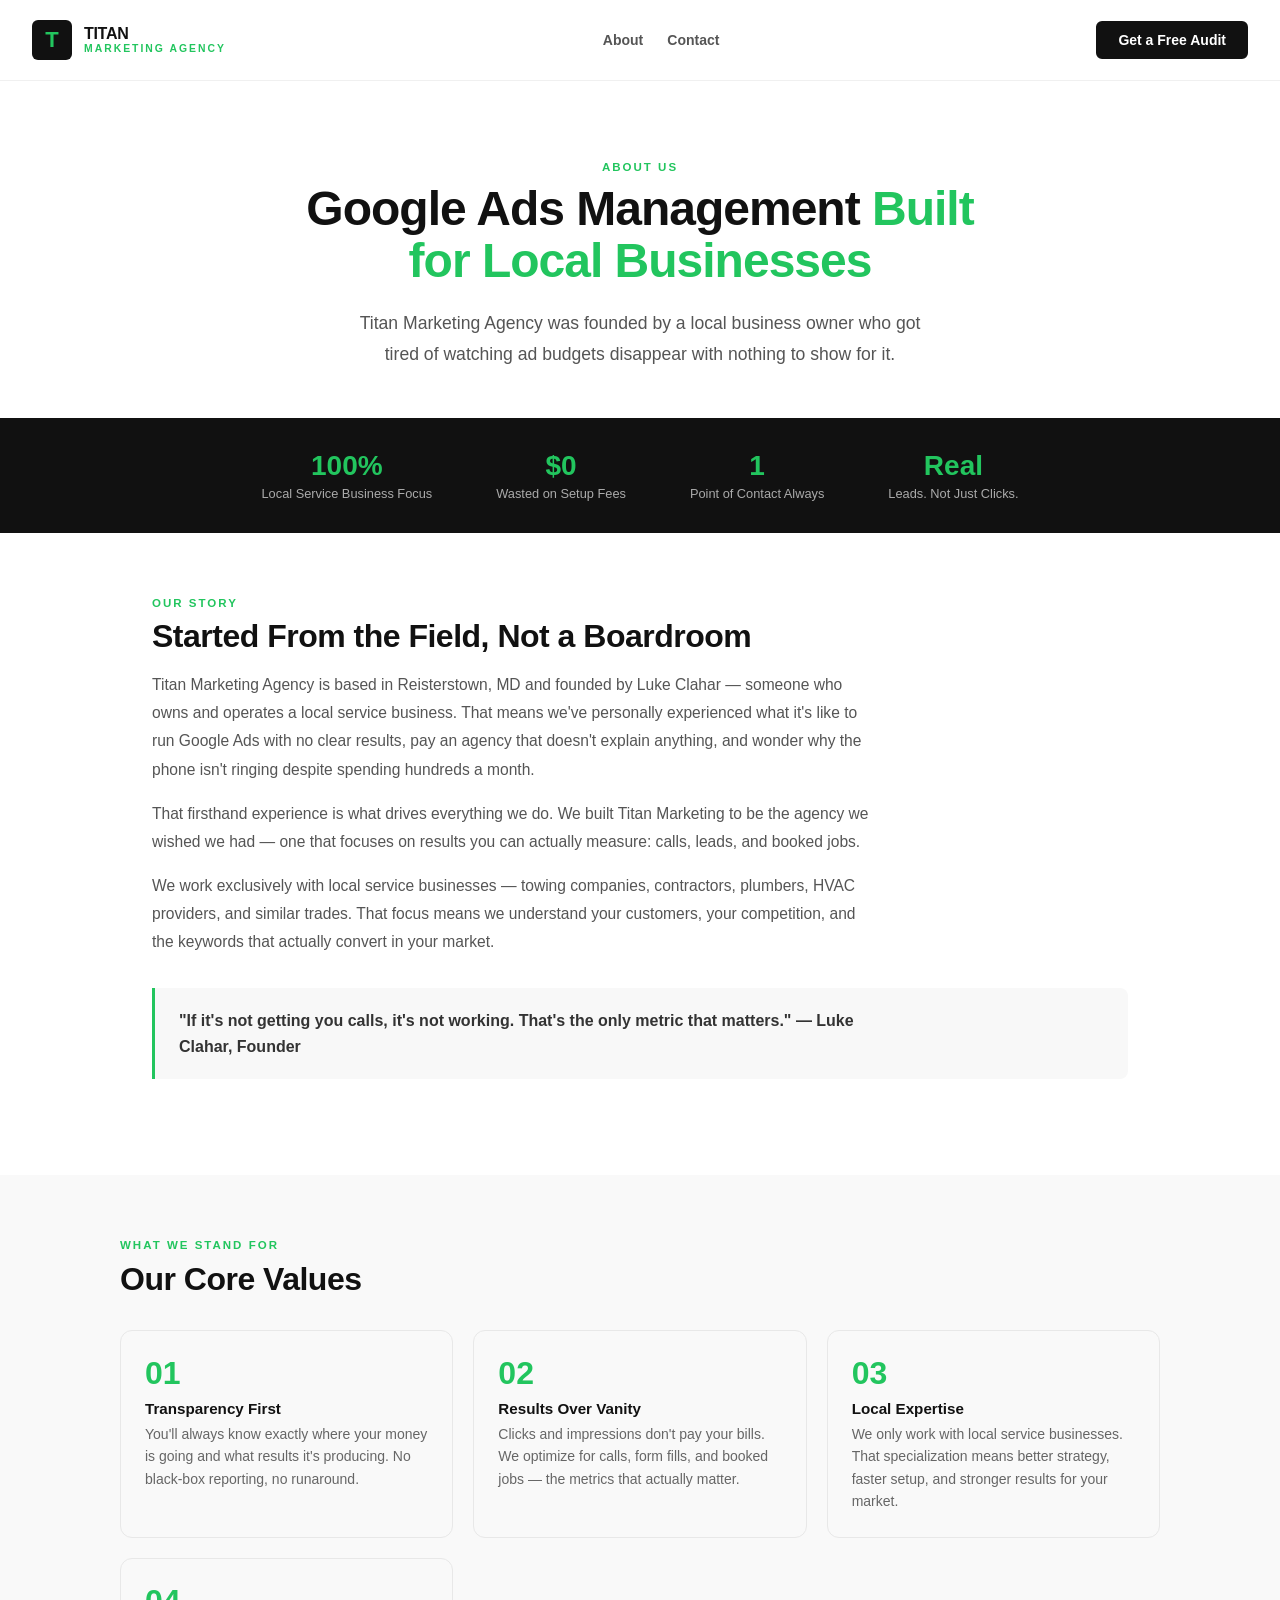
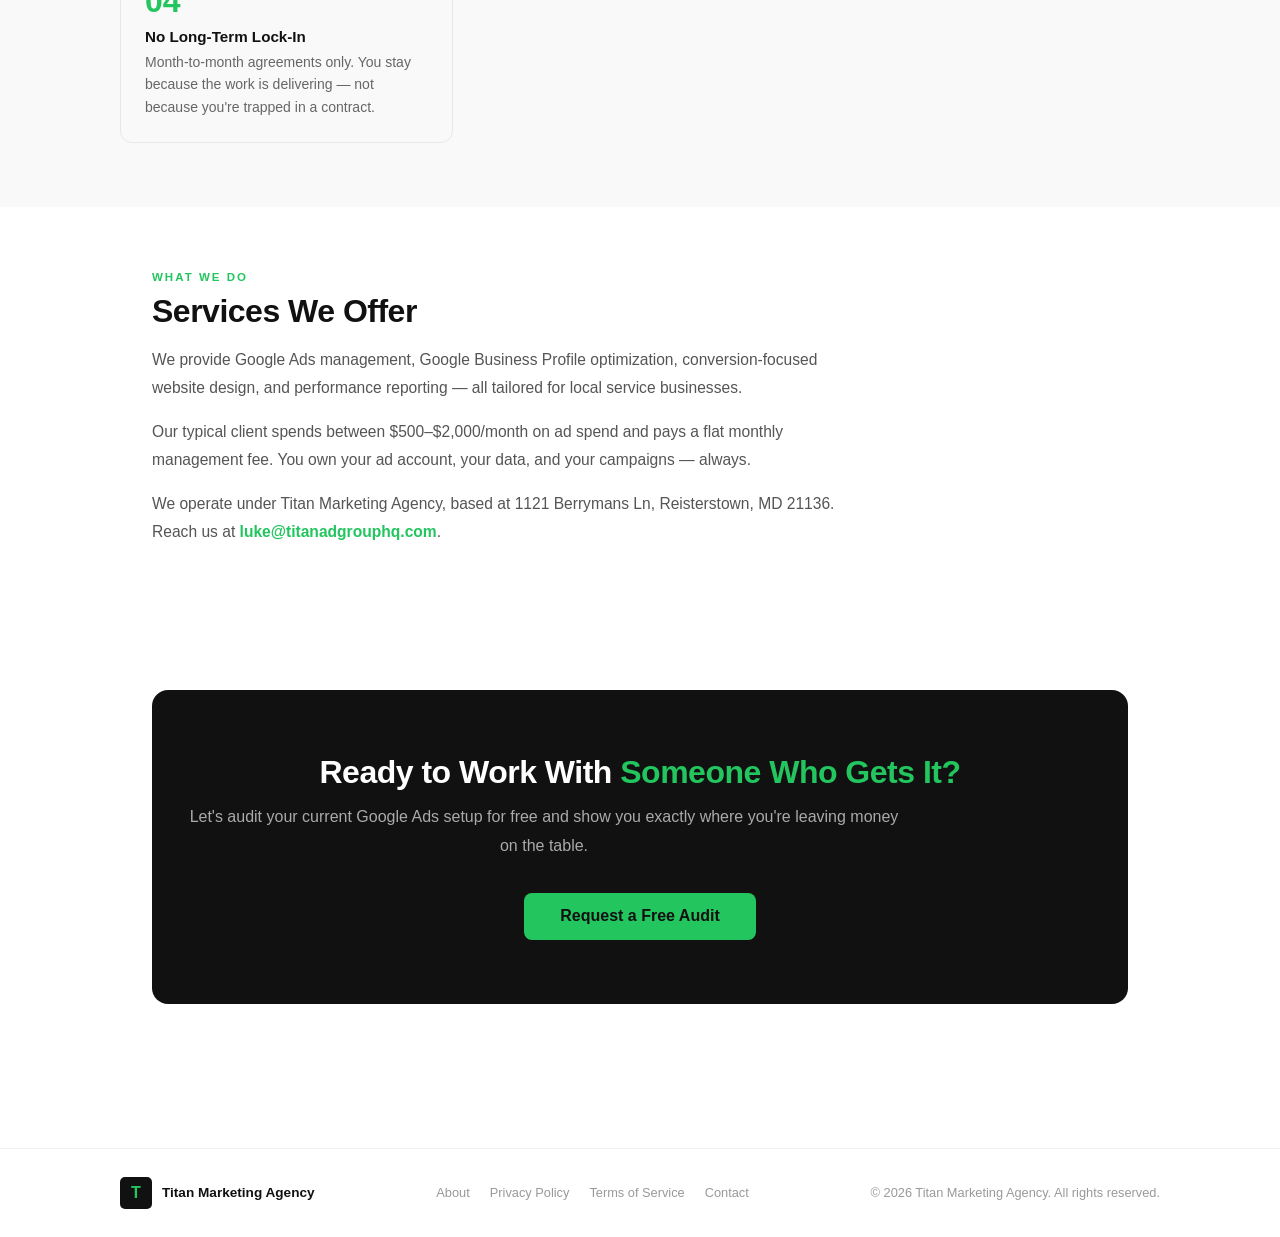
==== about.html @ 2e331746 "Add About, Privacy Policy, and Terms of Service pages for Google Ads API application" ====
<!DOCTYPE html>
<html lang="en">
<head>
<meta charset="UTF-8">
<meta name="viewport" content="width=device-width, initial-scale=1.0">
<meta name="description" content="Learn about Titan Marketing Agency — a Google Ads management agency for local service businesses based in Reisterstown, MD. Founded by Luke Clahar.">
<title>About | Titan Marketing Agency</title>
<link rel="canonical" href="https://titanadgrouphq.com/about.html">
<style>
  * { margin: 0; padding: 0; box-sizing: border-box; }
  body { font-family: 'Arial', sans-serif; color: #111; background: #fff; }
  a { color: inherit; text-decoration: none; }

  nav {
    display: flex; justify-content: space-between; align-items: center;
    padding: 1.25rem 2rem; border-bottom: 1px solid #f0f0f0;
    position: sticky; top: 0; background: #fff; z-index: 100;
  }
  .logo { display: flex; align-items: center; gap: 12px; }
  .logo-icon { width: 40px; height: 40px; background: #111; border-radius: 6px; display: flex; align-items: center; justify-content: center; font-size: 22px; font-weight: 900; color: #22C55E; font-family: 'Arial Black', sans-serif; }
  .logo-text { display: flex; flex-direction: column; line-height: 1.1; }
  .logo-name { font-size: 1rem; font-weight: 900; color: #111; font-family: 'Arial Black', sans-serif; letter-spacing: -0.3px; }
  .logo-sub { font-size: 0.65rem; font-weight: 700; color: #22C55E; letter-spacing: 2px; text-transform: uppercase; }
  .nav-links { display: flex; align-items: center; gap: 1.5rem; }
  .nav-links a { font-size: 0.875rem; font-weight: 600; color: #555; transition: color 0.2s; }
  .nav-links a:hover { color: #111; }
  .nav-cta { background: #111; color: #fff; padding: 0.55rem 1.25rem; border-radius: 6px; font-size: 0.875rem; font-weight: 700; transition: background 0.2s; border: 2px solid #111; }
  .nav-cta:hover { background: #22C55E; border-color: #22C55E; color: #111; }

  .page-hero { max-width: 800px; margin: 0 auto; padding: 5rem 2rem 3rem; text-align: center; }
  .section-label { font-size: 0.72rem; font-weight: 700; letter-spacing: 2px; color: #22C55E; text-transform: uppercase; margin-bottom: 0.6rem; }
  .page-hero h1 { font-size: clamp(2rem, 5vw, 3rem); font-weight: 900; line-height: 1.1; letter-spacing: -1px; color: #111; margin-bottom: 1.25rem; font-family: 'Arial Black', sans-serif; }
  .page-hero h1 span { color: #22C55E; }
  .page-hero p { font-size: 1.1rem; color: #555; line-height: 1.75; max-width: 580px; margin: 0 auto; }

  .section { padding: 4rem 2rem; max-width: 1040px; margin: 0 auto; }
  .section h2 { font-size: clamp(1.5rem, 3vw, 2rem); font-weight: 900; color: #111; letter-spacing: -0.5px; margin-bottom: 1rem; font-family: 'Arial Black', sans-serif; }
  .section p { font-size: 0.975rem; color: #555; line-height: 1.8; margin-bottom: 1rem; max-width: 720px; }

  .stats-bar { background: #111; padding: 2rem; display: flex; justify-content: center; gap: 4rem; flex-wrap: wrap; }
  .stat { text-align: center; }
  .stat-num { font-size: 1.75rem; font-weight: 900; color: #22C55E; font-family: 'Arial Black', sans-serif; }
  .stat-label { font-size: 0.8rem; color: #aaa; margin-top: 0.25rem; }

  .values-grid { display: grid; grid-template-columns: repeat(auto-fit, minmax(260px, 1fr)); gap: 1.25rem; margin-top: 2rem; }
  .value-card { border: 1.5px solid #e8e8e8; border-radius: 12px; padding: 1.5rem; transition: border-color 0.2s; }
  .value-card:hover { border-color: #22C55E; }
  .value-num { font-size: 2rem; font-weight: 900; color: #22C55E; font-family: 'Arial Black', sans-serif; margin-bottom: 0.5rem; }
  .value-card h3 { font-size: 0.95rem; font-weight: 700; color: #111; margin-bottom: 0.4rem; }
  .value-card p { font-size: 0.875rem; color: #666; line-height: 1.6; margin: 0; }

  .highlight-box { background: #f8f8f8; border-left: 3px solid #22C55E; padding: 1.25rem 1.5rem; border-radius: 0 8px 8px 0; margin: 2rem 0; }
  .highlight-box p { font-size: 1rem; color: #333; font-weight: 600; line-height: 1.6; margin: 0; }

  .cta-section { background: #111; border-radius: 16px; padding: 4rem 2rem; text-align: center; max-width: 1040px; margin: 0 auto 5rem; }
  .cta-section h2 { font-size: clamp(1.5rem, 3vw, 2rem); font-weight: 900; color: #fff; margin-bottom: 0.75rem; font-family: 'Arial Black', sans-serif; }
  .cta-section h2 span { color: #22C55E; }
  .cta-section p { color: #aaa; font-size: 1rem; margin-bottom: 2rem; }
  .cta-btn { display: inline-block; background: #22C55E; color: #111; padding: 0.9rem 2.25rem; border-radius: 8px; font-weight: 700; font-size: 1rem; transition: all 0.2s; }
  .cta-btn:hover { background: #16a34a; color: #fff; }

  footer { border-top: 1px solid #f0f0f0; padding: 1.75rem 2rem; }
  .footer-inner { display: flex; justify-content: space-between; align-items: center; flex-wrap: wrap; gap: 1rem; max-width: 1040px; margin: 0 auto; }
  .footer-logo { display: flex; align-items: center; gap: 10px; }
  .footer-icon { width: 32px; height: 32px; background: #111; border-radius: 5px; display: flex; align-items: center; justify-content: center; font-size: 16px; font-weight: 900; color: #22C55E; font-family: 'Arial Black', sans-serif; }
  .footer-name { font-size: 0.85rem; font-weight: 700; color: #111; }
  .footer-links { display: flex; gap: 1.25rem; flex-wrap: wrap; }
  .footer-links a { font-size: 0.8rem; color: #999; transition: color 0.2s; }
  .footer-links a:hover { color: #22C55E; }
  footer p { font-size: 0.8rem; color: #999; }

  @media (max-width: 700px) { nav { padding: 1rem; } .nav-links { display: none; } .footer-inner { justify-content: center; text-align: center; } }
</style>
</head>
<body>

<nav>
  <div class="logo">
    <div class="logo-icon">T</div>
    <div class="logo-text">
      <span class="logo-name">TITAN</span>
      <span class="logo-sub">Marketing Agency</span>
    </div>
  </div>
  <div class="nav-links">
    <a href="about.html">About</a>
    <a href="mailto:luke@titanadgrouphq.com">Contact</a>
  </div>
  <a href="mailto:luke@titanadgrouphq.com" class="nav-cta">Get a Free Audit</a>
</nav>

<div class="page-hero">
  <div class="section-label">About Us</div>
  <h1>Google Ads Management <span>Built for Local Businesses</span></h1>
  <p>Titan Marketing Agency was founded by a local business owner who got tired of watching ad budgets disappear with nothing to show for it.</p>
</div>

<div class="stats-bar">
  <div class="stat"><div class="stat-num">100%</div><div class="stat-label">Local Service Business Focus</div></div>
  <div class="stat"><div class="stat-num">$0</div><div class="stat-label">Wasted on Setup Fees</div></div>
  <div class="stat"><div class="stat-num">1</div><div class="stat-label">Point of Contact Always</div></div>
  <div class="stat"><div class="stat-num">Real</div><div class="stat-label">Leads. Not Just Clicks.</div></div>
</div>

<section class="section">
  <div class="section-label">Our Story</div>
  <h2>Started From the Field, Not a Boardroom</h2>
  <p>Titan Marketing Agency is based in Reisterstown, MD and founded by Luke Clahar — someone who owns and operates a local service business. That means we've personally experienced what it's like to run Google Ads with no clear results, pay an agency that doesn't explain anything, and wonder why the phone isn't ringing despite spending hundreds a month.</p>
  <p>That firsthand experience is what drives everything we do. We built Titan Marketing to be the agency we wished we had — one that focuses on results you can actually measure: calls, leads, and booked jobs.</p>
  <p>We work exclusively with local service businesses — towing companies, contractors, plumbers, HVAC providers, and similar trades. That focus means we understand your customers, your competition, and the keywords that actually convert in your market.</p>

  <div class="highlight-box">
    <p>"If it's not getting you calls, it's not working. That's the only metric that matters." — Luke Clahar, Founder</p>
  </div>
</section>

<section class="section" style="background: #f9f9f9; max-width: 100%; padding: 4rem 2rem;">
  <div style="max-width: 1040px; margin: 0 auto;">
    <div class="section-label">What We Stand For</div>
    <h2>Our Core Values</h2>
    <div class="values-grid">
      <div class="value-card">
        <div class="value-num">01</div>
        <h3>Transparency First</h3>
        <p>You'll always know exactly where your money is going and what results it's producing. No black-box reporting, no runaround.</p>
      </div>
      <div class="value-card">
        <div class="value-num">02</div>
        <h3>Results Over Vanity</h3>
        <p>Clicks and impressions don't pay your bills. We optimize for calls, form fills, and booked jobs — the metrics that actually matter.</p>
      </div>
      <div class="value-card">
        <div class="value-num">03</div>
        <h3>Local Expertise</h3>
        <p>We only work with local service businesses. That specialization means better strategy, faster setup, and stronger results for your market.</p>
      </div>
      <div class="value-card">
        <div class="value-num">04</div>
        <h3>No Long-Term Lock-In</h3>
        <p>Month-to-month agreements only. You stay because the work is delivering — not because you're trapped in a contract.</p>
      </div>
    </div>
  </div>
</section>

<section class="section">
  <div class="section-label">What We Do</div>
  <h2>Services We Offer</h2>
  <p>We provide Google Ads management, Google Business Profile optimization, conversion-focused website design, and performance reporting — all tailored for local service businesses.</p>
  <p>Our typical client spends between $500–$2,000/month on ad spend and pays a flat monthly management fee. You own your ad account, your data, and your campaigns — always.</p>
  <p>We operate under Titan Marketing Agency, based at 1121 Berrymans Ln, Reisterstown, MD 21136. Reach us at <a href="mailto:luke@titanadgrouphq.com" style="color:#22C55E;font-weight:700;">luke@titanadgrouphq.com</a>.</p>
</section>

<section class="section">
  <div class="cta-section">
    <h2>Ready to Work With <span>Someone Who Gets It?</span></h2>
    <p>Let's audit your current Google Ads setup for free and show you exactly where you're leaving money on the table.</p>
    <a href="mailto:luke@titanadgrouphq.com" class="cta-btn">Request a Free Audit</a>
  </div>
</section>

<footer>
  <div class="footer-inner">
    <div class="footer-logo">
      <div class="footer-icon">T</div>
      <span class="footer-name">Titan Marketing Agency</span>
    </div>
    <div class="footer-links">
      <a href="about.html">About</a>
      <a href="privacy-policy.html">Privacy Policy</a>
      <a href="terms-of-service.html">Terms of Service</a>
      <a href="mailto:luke@titanadgrouphq.com">Contact</a>
    </div>
    <p>&copy; 2026 Titan Marketing Agency. All rights reserved.</p>
  </div>
</footer>

</body>
</html>
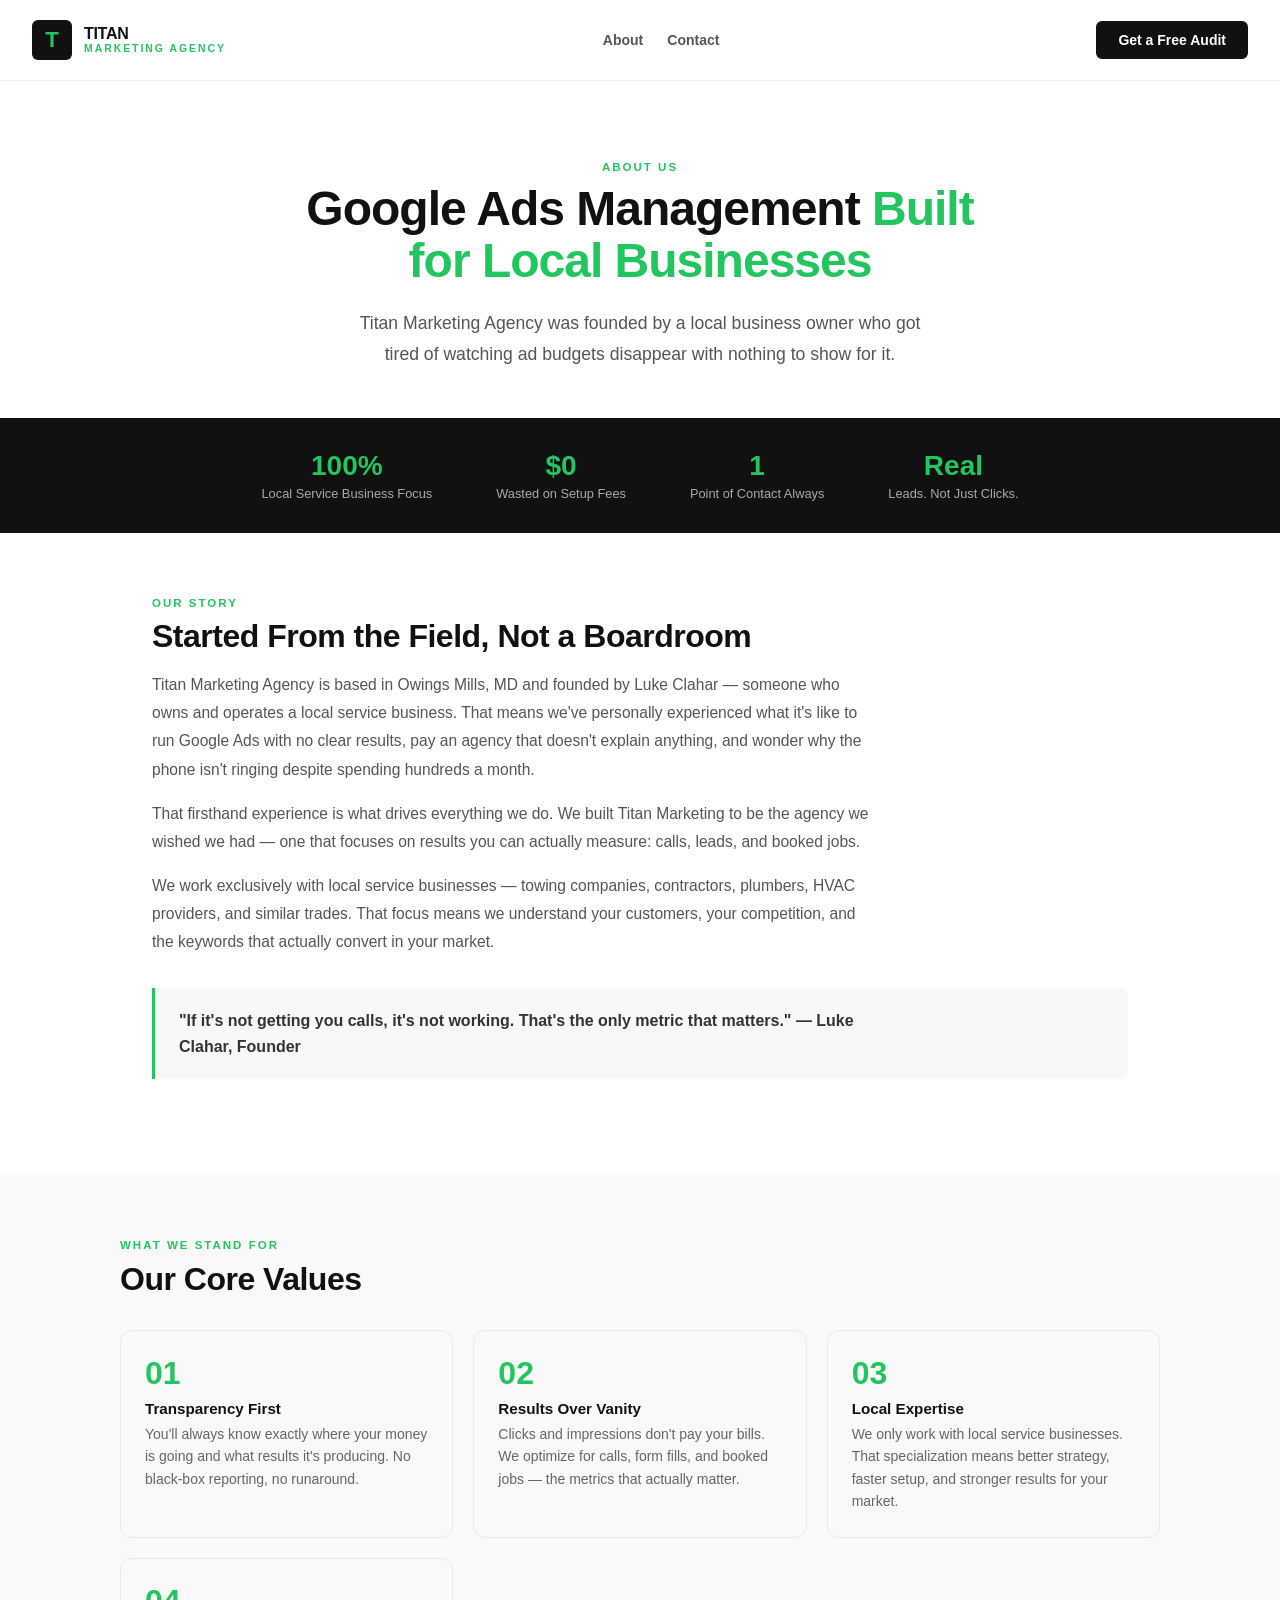
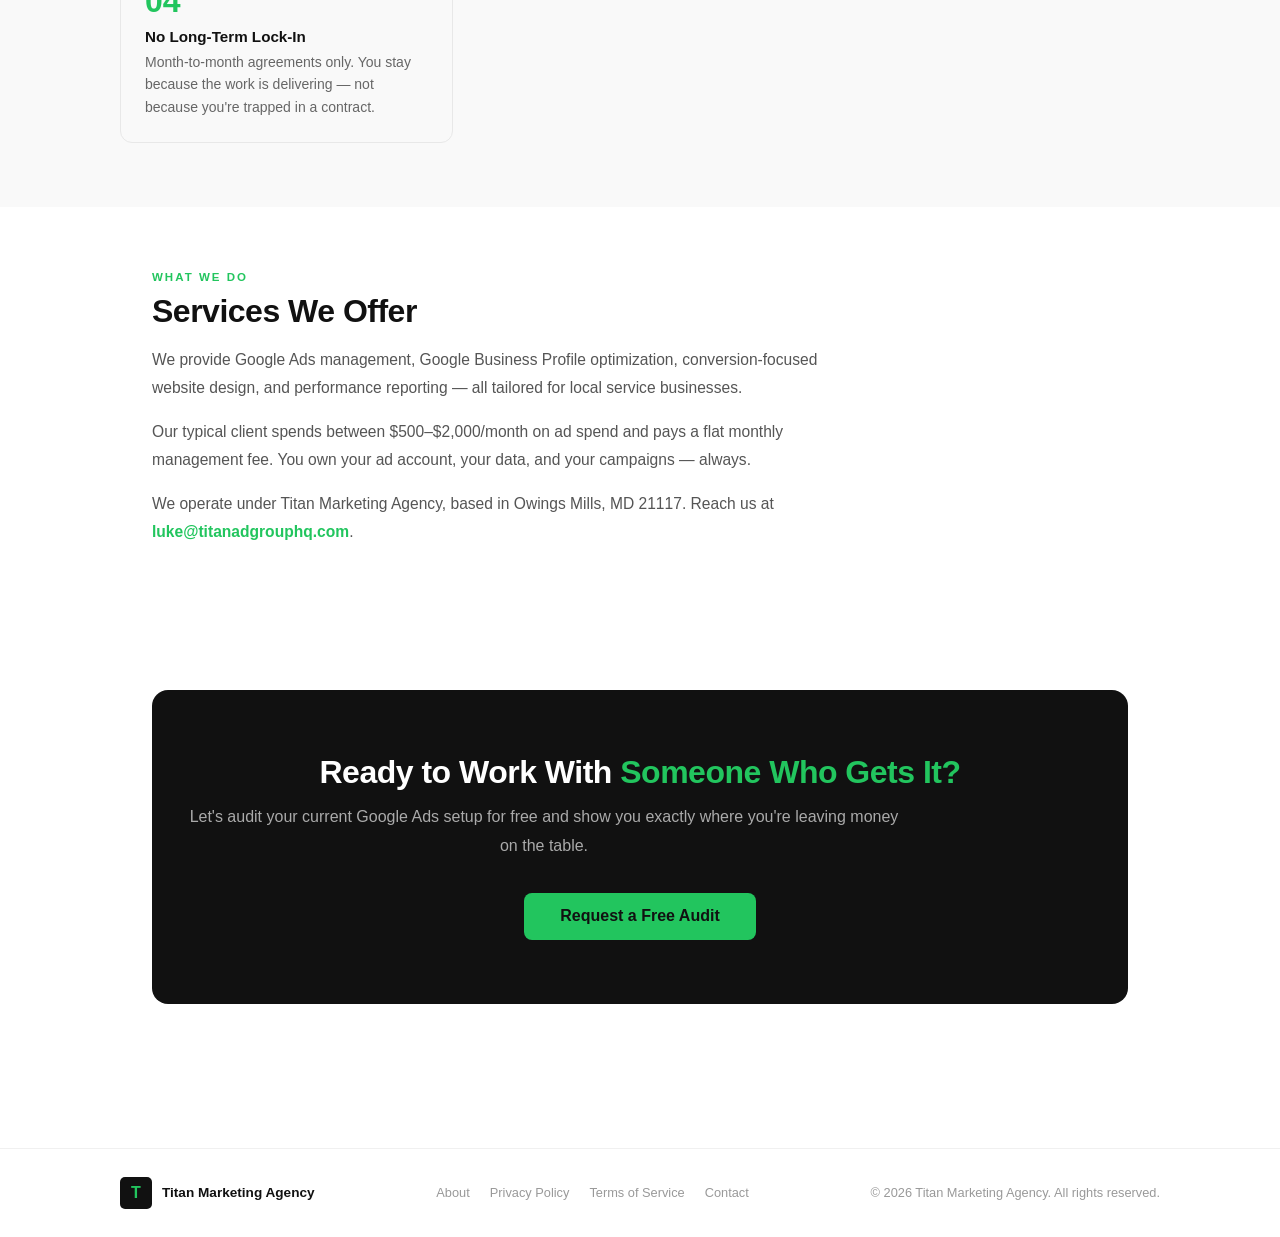
==== commit adec66db: "Update Titan Marketing Agency address to 75 Meriam Ct, Owings Mills MD 21117" ====
--- a/about.html
+++ b/about.html
@@ -3,7 +3,7 @@
 <head>
 <meta charset="UTF-8">
 <meta name="viewport" content="width=device-width, initial-scale=1.0">
-<meta name="description" content="Learn about Titan Marketing Agency — a Google Ads management agency for local service businesses based in Reisterstown, MD. Founded by Luke Clahar.">
+<meta name="description" content="Learn about Titan Marketing Agency — a Google Ads management agency for local service businesses based in Owings Mills, MD. Founded by Luke Clahar.">
 <title>About | Titan Marketing Agency</title>
 <link rel="canonical" href="https://titanadgrouphq.com/about.html">
 <style>
@@ -105,10 +105,9 @@
 <section class="section">
   <div class="section-label">Our Story</div>
   <h2>Started From the Field, Not a Boardroom</h2>
-  <p>Titan Marketing Agency is based in Reisterstown, MD and founded by Luke Clahar — someone who owns and operates a local service business. That means we've personally experienced what it's like to run Google Ads with no clear results, pay an agency that doesn't explain anything, and wonder why the phone isn't ringing despite spending hundreds a month.</p>
+  <p>Titan Marketing Agency is based in Owings Mills, MD and founded by Luke Clahar — someone who owns and operates a local service business. That means we've personally experienced what it's like to run Google Ads with no clear results, pay an agency that doesn't explain anything, and wonder why the phone isn't ringing despite spending hundreds a month.</p>
   <p>That firsthand experience is what drives everything we do. We built Titan Marketing to be the agency we wished we had — one that focuses on results you can actually measure: calls, leads, and booked jobs.</p>
   <p>We work exclusively with local service businesses — towing companies, contractors, plumbers, HVAC providers, and similar trades. That focus means we understand your customers, your competition, and the keywords that actually convert in your market.</p>
-
   <div class="highlight-box">
     <p>"If it's not getting you calls, it's not working. That's the only metric that matters." — Luke Clahar, Founder</p>
   </div>
@@ -148,7 +147,7 @@
   <h2>Services We Offer</h2>
   <p>We provide Google Ads management, Google Business Profile optimization, conversion-focused website design, and performance reporting — all tailored for local service businesses.</p>
   <p>Our typical client spends between $500–$2,000/month on ad spend and pays a flat monthly management fee. You own your ad account, your data, and your campaigns — always.</p>
-  <p>We operate under Titan Marketing Agency, based at 1121 Berrymans Ln, Reisterstown, MD 21136. Reach us at <a href="mailto:luke@titanadgrouphq.com" style="color:#22C55E;font-weight:700;">luke@titanadgrouphq.com</a>.</p>
+  <p>We operate under Titan Marketing Agency, based in Owings Mills, MD 21117. Reach us at <a href="mailto:luke@titanadgrouphq.com" style="color:#22C55E;font-weight:700;">luke@titanadgrouphq.com</a>.</p>
 </section>
 
 <section class="section">
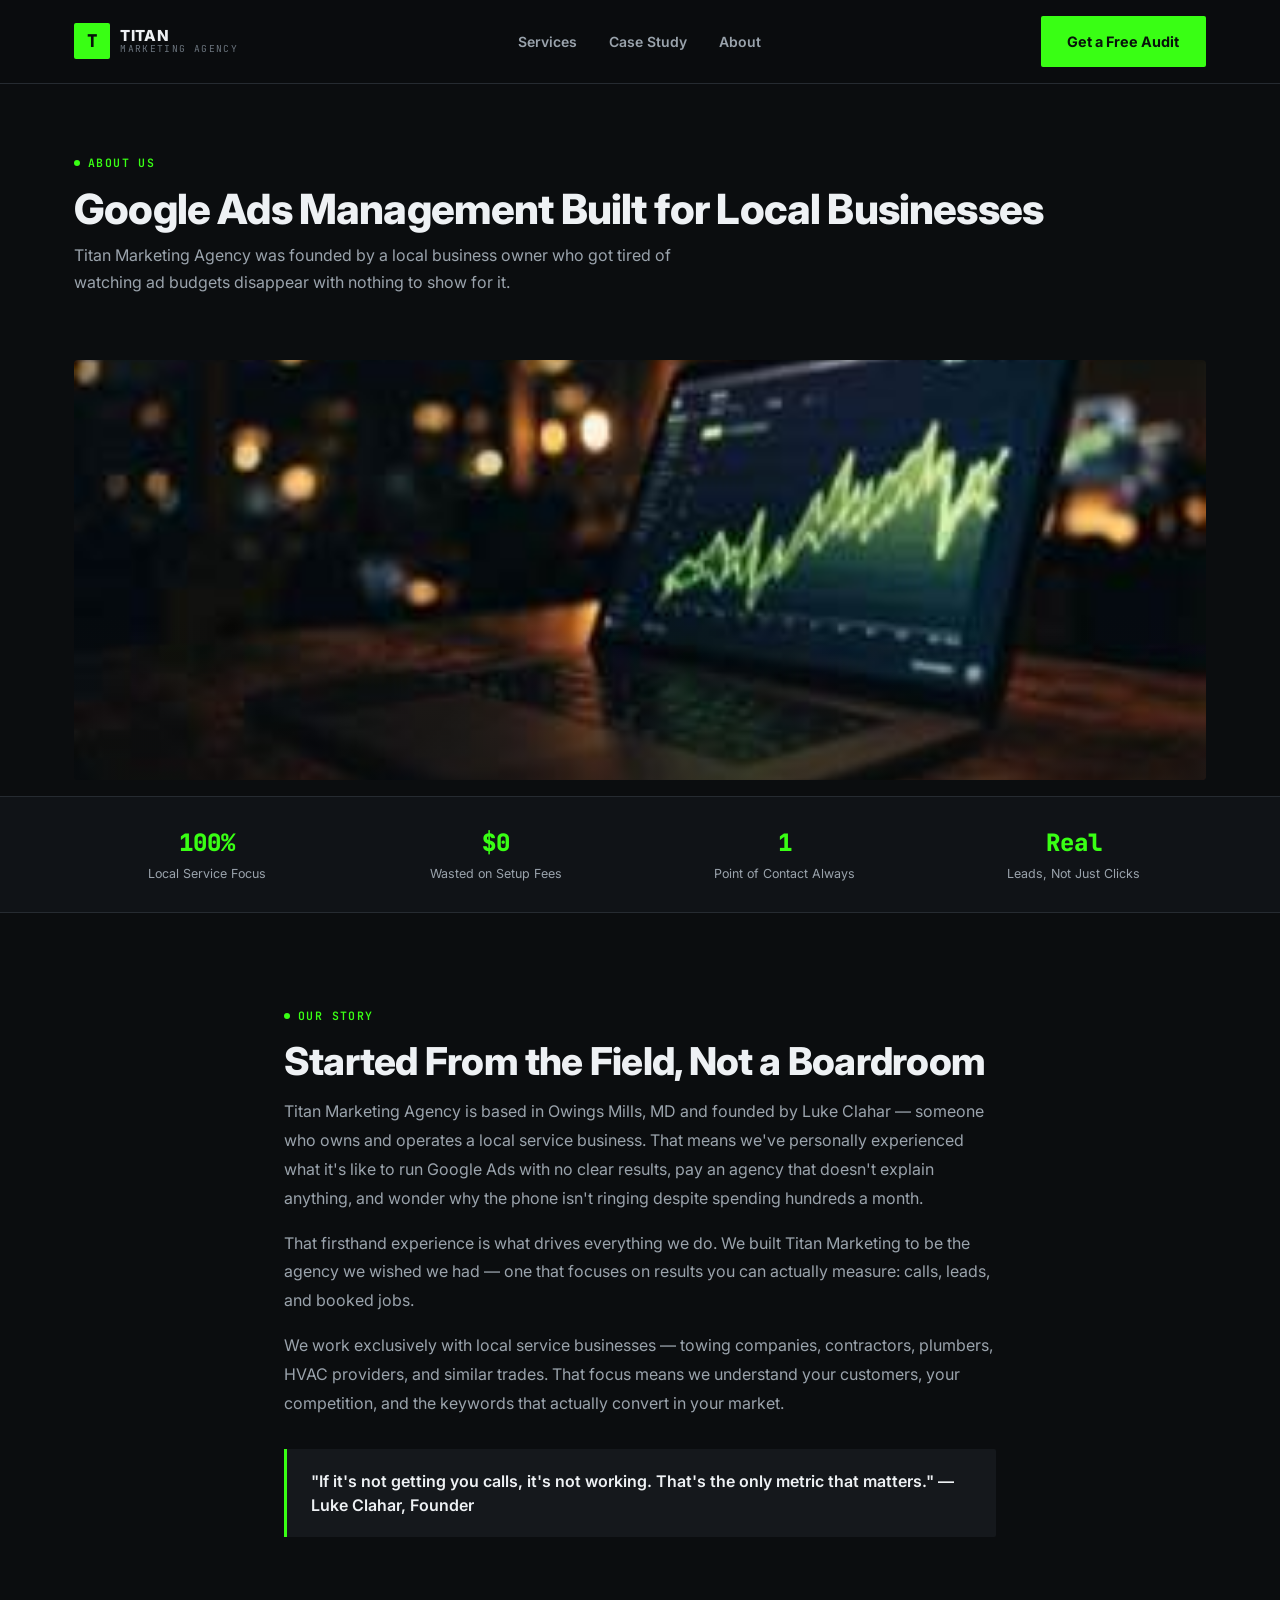
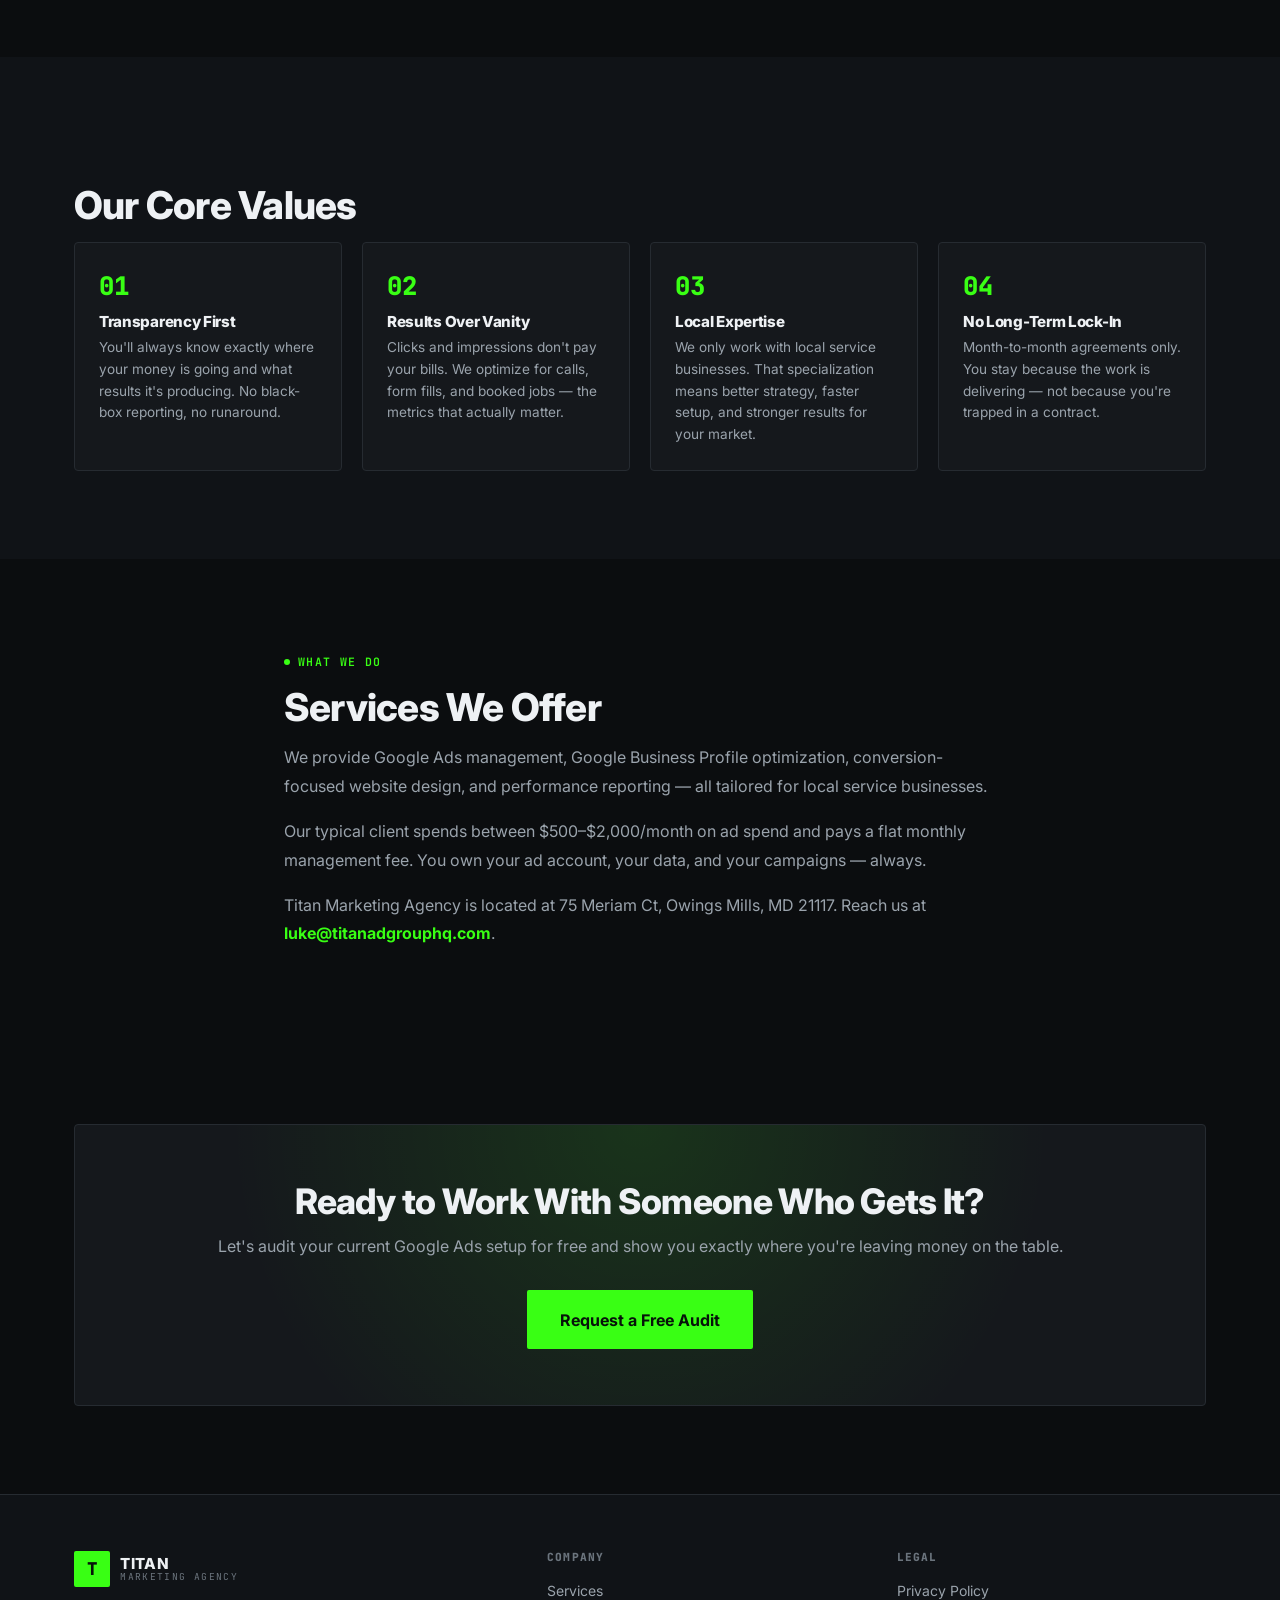
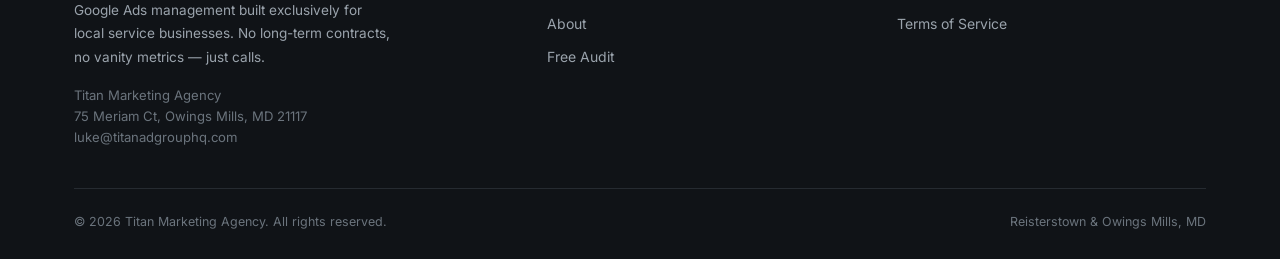
==== commit cfc743c4: "Redesign About page with new design system, image banner, and scroll animations" ====
--- a/about.html
+++ b/about.html
@@ -3,137 +3,96 @@
 <head>
 <meta charset="UTF-8">
 <meta name="viewport" content="width=device-width, initial-scale=1.0">
+<title>About | Titan Marketing Agency</title>
 <meta name="description" content="Learn about Titan Marketing Agency — a Google Ads management agency for local service businesses based in Owings Mills, MD. Founded by Luke Clahar.">
-<title>About | Titan Marketing Agency</title>
 <link rel="canonical" href="https://titanadgrouphq.com/about.html">
-<style>
-  * { margin: 0; padding: 0; box-sizing: border-box; }
-  body { font-family: 'Arial', sans-serif; color: #111; background: #fff; }
-  a { color: inherit; text-decoration: none; }
-
-  nav {
-    display: flex; justify-content: space-between; align-items: center;
-    padding: 1.25rem 2rem; border-bottom: 1px solid #f0f0f0;
-    position: sticky; top: 0; background: #fff; z-index: 100;
-  }
-  .logo { display: flex; align-items: center; gap: 12px; }
-  .logo-icon { width: 40px; height: 40px; background: #111; border-radius: 6px; display: flex; align-items: center; justify-content: center; font-size: 22px; font-weight: 900; color: #22C55E; font-family: 'Arial Black', sans-serif; }
-  .logo-text { display: flex; flex-direction: column; line-height: 1.1; }
-  .logo-name { font-size: 1rem; font-weight: 900; color: #111; font-family: 'Arial Black', sans-serif; letter-spacing: -0.3px; }
-  .logo-sub { font-size: 0.65rem; font-weight: 700; color: #22C55E; letter-spacing: 2px; text-transform: uppercase; }
-  .nav-links { display: flex; align-items: center; gap: 1.5rem; }
-  .nav-links a { font-size: 0.875rem; font-weight: 600; color: #555; transition: color 0.2s; }
-  .nav-links a:hover { color: #111; }
-  .nav-cta { background: #111; color: #fff; padding: 0.55rem 1.25rem; border-radius: 6px; font-size: 0.875rem; font-weight: 700; transition: background 0.2s; border: 2px solid #111; }
-  .nav-cta:hover { background: #22C55E; border-color: #22C55E; color: #111; }
-
-  .page-hero { max-width: 800px; margin: 0 auto; padding: 5rem 2rem 3rem; text-align: center; }
-  .section-label { font-size: 0.72rem; font-weight: 700; letter-spacing: 2px; color: #22C55E; text-transform: uppercase; margin-bottom: 0.6rem; }
-  .page-hero h1 { font-size: clamp(2rem, 5vw, 3rem); font-weight: 900; line-height: 1.1; letter-spacing: -1px; color: #111; margin-bottom: 1.25rem; font-family: 'Arial Black', sans-serif; }
-  .page-hero h1 span { color: #22C55E; }
-  .page-hero p { font-size: 1.1rem; color: #555; line-height: 1.75; max-width: 580px; margin: 0 auto; }
-
-  .section { padding: 4rem 2rem; max-width: 1040px; margin: 0 auto; }
-  .section h2 { font-size: clamp(1.5rem, 3vw, 2rem); font-weight: 900; color: #111; letter-spacing: -0.5px; margin-bottom: 1rem; font-family: 'Arial Black', sans-serif; }
-  .section p { font-size: 0.975rem; color: #555; line-height: 1.8; margin-bottom: 1rem; max-width: 720px; }
-
-  .stats-bar { background: #111; padding: 2rem; display: flex; justify-content: center; gap: 4rem; flex-wrap: wrap; }
-  .stat { text-align: center; }
-  .stat-num { font-size: 1.75rem; font-weight: 900; color: #22C55E; font-family: 'Arial Black', sans-serif; }
-  .stat-label { font-size: 0.8rem; color: #aaa; margin-top: 0.25rem; }
-
-  .values-grid { display: grid; grid-template-columns: repeat(auto-fit, minmax(260px, 1fr)); gap: 1.25rem; margin-top: 2rem; }
-  .value-card { border: 1.5px solid #e8e8e8; border-radius: 12px; padding: 1.5rem; transition: border-color 0.2s; }
-  .value-card:hover { border-color: #22C55E; }
-  .value-num { font-size: 2rem; font-weight: 900; color: #22C55E; font-family: 'Arial Black', sans-serif; margin-bottom: 0.5rem; }
-  .value-card h3 { font-size: 0.95rem; font-weight: 700; color: #111; margin-bottom: 0.4rem; }
-  .value-card p { font-size: 0.875rem; color: #666; line-height: 1.6; margin: 0; }
-
-  .highlight-box { background: #f8f8f8; border-left: 3px solid #22C55E; padding: 1.25rem 1.5rem; border-radius: 0 8px 8px 0; margin: 2rem 0; }
-  .highlight-box p { font-size: 1rem; color: #333; font-weight: 600; line-height: 1.6; margin: 0; }
-
-  .cta-section { background: #111; border-radius: 16px; padding: 4rem 2rem; text-align: center; max-width: 1040px; margin: 0 auto 5rem; }
-  .cta-section h2 { font-size: clamp(1.5rem, 3vw, 2rem); font-weight: 900; color: #fff; margin-bottom: 0.75rem; font-family: 'Arial Black', sans-serif; }
-  .cta-section h2 span { color: #22C55E; }
-  .cta-section p { color: #aaa; font-size: 1rem; margin-bottom: 2rem; }
-  .cta-btn { display: inline-block; background: #22C55E; color: #111; padding: 0.9rem 2.25rem; border-radius: 8px; font-weight: 700; font-size: 1rem; transition: all 0.2s; }
-  .cta-btn:hover { background: #16a34a; color: #fff; }
-
-  footer { border-top: 1px solid #f0f0f0; padding: 1.75rem 2rem; }
-  .footer-inner { display: flex; justify-content: space-between; align-items: center; flex-wrap: wrap; gap: 1rem; max-width: 1040px; margin: 0 auto; }
-  .footer-logo { display: flex; align-items: center; gap: 10px; }
-  .footer-icon { width: 32px; height: 32px; background: #111; border-radius: 5px; display: flex; align-items: center; justify-content: center; font-size: 16px; font-weight: 900; color: #22C55E; font-family: 'Arial Black', sans-serif; }
-  .footer-name { font-size: 0.85rem; font-weight: 700; color: #111; }
-  .footer-links { display: flex; gap: 1.25rem; flex-wrap: wrap; }
-  .footer-links a { font-size: 0.8rem; color: #999; transition: color 0.2s; }
-  .footer-links a:hover { color: #22C55E; }
-  footer p { font-size: 0.8rem; color: #999; }
-
-  @media (max-width: 700px) { nav { padding: 1rem; } .nav-links { display: none; } .footer-inner { justify-content: center; text-align: center; } }
-</style>
+<meta property="og:type" content="website">
+<meta property="og:title" content="About | Titan Marketing Agency">
+<meta property="og:description" content="Founded by a local service business owner, for local service business owners.">
+<meta property="og:url" content="https://titanadgrouphq.com/about.html">
+<link rel="icon" href="data:image/svg+xml,%3Csvg xmlns='http://www.w3.org/2000/svg' viewBox='0 0 40 40'%3E%3Crect width='40' height='40' rx='4' fill='%230b0d0f'/%3E%3Ctext x='50%25' y='58%25' font-family='monospace' font-size='20' font-weight='800' fill='%2339ff14' text-anchor='middle'%3ET%3C/text%3E%3C/svg%3E">
+<link rel="preconnect" href="https://fonts.googleapis.com">
+<link rel="preconnect" href="https://fonts.gstatic.com" crossorigin>
+<link href="https://fonts.googleapis.com/css2?family=Inter:wght@400;600;700;800&family=JetBrains+Mono:wght@500;700;800&display=swap" rel="stylesheet">
+<link rel="stylesheet" href="css/style.css">
 </head>
 <body>
 
-<nav>
-  <div class="logo">
-    <div class="logo-icon">T</div>
-    <div class="logo-text">
-      <span class="logo-name">TITAN</span>
-      <span class="logo-sub">Marketing Agency</span>
-    </div>
+<header class="site-header">
+  <div class="nav-inner">
+    <a href="index.html" class="logo">
+      <div class="logo-mark">T</div>
+      <div class="logo-text">
+        <span class="logo-name">TITAN</span>
+        <span class="logo-sub">Marketing Agency</span>
+      </div>
+    </a>
+    <nav class="nav-links">
+      <a href="index.html#services">Services</a>
+      <a href="index.html#proof">Case Study</a>
+      <a href="about.html">About</a>
+    </nav>
+    <a href="audit.html" class="btn btn-accent">Get a Free Audit</a>
   </div>
-  <div class="nav-links">
-    <a href="about.html">About</a>
-    <a href="mailto:luke@titanadgrouphq.com">Contact</a>
+</header>
+
+<section class="page-hero">
+  <div class="container">
+    <div class="eyebrow reveal">About Us</div>
+    <h1 class="reveal">Google Ads Management Built for Local Businesses</h1>
+    <p class="section-sub reveal">Titan Marketing Agency was founded by a local business owner who got tired of watching ad budgets disappear with nothing to show for it.</p>
   </div>
-  <a href="mailto:luke@titanadgrouphq.com" class="nav-cta">Get a Free Audit</a>
-</nav>
+</section>
 
-<div class="page-hero">
-  <div class="section-label">About Us</div>
-  <h1>Google Ads Management <span>Built for Local Businesses</span></h1>
-  <p>Titan Marketing Agency was founded by a local business owner who got tired of watching ad budgets disappear with nothing to show for it.</p>
+<div class="container">
+  <div class="image-banner reveal">
+    <img src="[data-uri]" alt="Google Ads performance dashboard on a laptop at night" loading="lazy">
+  </div>
 </div>
 
-<div class="stats-bar">
-  <div class="stat"><div class="stat-num">100%</div><div class="stat-label">Local Service Business Focus</div></div>
-  <div class="stat"><div class="stat-num">$0</div><div class="stat-label">Wasted on Setup Fees</div></div>
-  <div class="stat"><div class="stat-num">1</div><div class="stat-label">Point of Contact Always</div></div>
-  <div class="stat"><div class="stat-num">Real</div><div class="stat-label">Leads. Not Just Clicks.</div></div>
+<div class="trust-bar">
+  <div class="container trust-grid">
+    <div class="trust-item reveal"><div class="num">100%</div><div class="label">Local Service Focus</div></div>
+    <div class="trust-item reveal"><div class="num">$0</div><div class="label">Wasted on Setup Fees</div></div>
+    <div class="trust-item reveal"><div class="num">1</div><div class="label">Point of Contact Always</div></div>
+    <div class="trust-item reveal"><div class="num">Real</div><div class="label">Leads, Not Just Clicks</div></div>
+  </div>
 </div>
 
 <section class="section">
-  <div class="section-label">Our Story</div>
-  <h2>Started From the Field, Not a Boardroom</h2>
-  <p>Titan Marketing Agency is based in Owings Mills, MD and founded by Luke Clahar — someone who owns and operates a local service business. That means we've personally experienced what it's like to run Google Ads with no clear results, pay an agency that doesn't explain anything, and wonder why the phone isn't ringing despite spending hundreds a month.</p>
-  <p>That firsthand experience is what drives everything we do. We built Titan Marketing to be the agency we wished we had — one that focuses on results you can actually measure: calls, leads, and booked jobs.</p>
-  <p>We work exclusively with local service businesses — towing companies, contractors, plumbers, HVAC providers, and similar trades. That focus means we understand your customers, your competition, and the keywords that actually convert in your market.</p>
-  <div class="highlight-box">
-    <p>"If it's not getting you calls, it's not working. That's the only metric that matters." — Luke Clahar, Founder</p>
+  <div class="container" style="max-width: 760px;">
+    <div class="eyebrow reveal">Our Story</div>
+    <h2 class="section-title reveal">Started From the Field, Not a Boardroom</h2>
+    <p style="color: var(--text-dim); line-height: 1.8; margin-bottom: 1rem;">Titan Marketing Agency is based in Owings Mills, MD and founded by Luke Clahar — someone who owns and operates a local service business. That means we've personally experienced what it's like to run Google Ads with no clear results, pay an agency that doesn't explain anything, and wonder why the phone isn't ringing despite spending hundreds a month.</p>
+    <p style="color: var(--text-dim); line-height: 1.8; margin-bottom: 1rem;">That firsthand experience is what drives everything we do. We built Titan Marketing to be the agency we wished we had — one that focuses on results you can actually measure: calls, leads, and booked jobs.</p>
+    <p style="color: var(--text-dim); line-height: 1.8; margin-bottom: 1rem;">We work exclusively with local service businesses — towing companies, contractors, plumbers, HVAC providers, and similar trades. That focus means we understand your customers, your competition, and the keywords that actually convert in your market.</p>
+    <div class="highlight-box">
+      <p>"If it's not getting you calls, it's not working. That's the only metric that matters." — Luke Clahar, Founder</p>
+    </div>
   </div>
 </section>
 
-<section class="section" style="background: #f9f9f9; max-width: 100%; padding: 4rem 2rem;">
-  <div style="max-width: 1040px; margin: 0 auto;">
-    <div class="section-label">What We Stand For</div>
-    <h2>Our Core Values</h2>
-    <div class="values-grid">
-      <div class="value-card">
+<section class="section section-alt">
+  <div class="container">
+    <div class="eyebrow reveal">What We Stand For</div>
+    <h2 class="section-title reveal">Our Core Values</h2>
+    <div class="value-grid">
+      <div class="value-card reveal">
         <div class="value-num">01</div>
         <h3>Transparency First</h3>
         <p>You'll always know exactly where your money is going and what results it's producing. No black-box reporting, no runaround.</p>
       </div>
-      <div class="value-card">
+      <div class="value-card reveal">
         <div class="value-num">02</div>
         <h3>Results Over Vanity</h3>
         <p>Clicks and impressions don't pay your bills. We optimize for calls, form fills, and booked jobs — the metrics that actually matter.</p>
       </div>
-      <div class="value-card">
+      <div class="value-card reveal">
         <div class="value-num">03</div>
         <h3>Local Expertise</h3>
         <p>We only work with local service businesses. That specialization means better strategy, faster setup, and stronger results for your market.</p>
       </div>
-      <div class="value-card">
+      <div class="value-card reveal">
         <div class="value-num">04</div>
         <h3>No Long-Term Lock-In</h3>
         <p>Month-to-month agreements only. You stay because the work is delivering — not because you're trapped in a contract.</p>
@@ -143,36 +102,66 @@
 </section>
 
 <section class="section">
-  <div class="section-label">What We Do</div>
-  <h2>Services We Offer</h2>
-  <p>We provide Google Ads management, Google Business Profile optimization, conversion-focused website design, and performance reporting — all tailored for local service businesses.</p>
-  <p>Our typical client spends between $500–$2,000/month on ad spend and pays a flat monthly management fee. You own your ad account, your data, and your campaigns — always.</p>
-  <p>We operate under Titan Marketing Agency, based in Owings Mills, MD 21117. Reach us at <a href="mailto:luke@titanadgrouphq.com" style="color:#22C55E;font-weight:700;">luke@titanadgrouphq.com</a>.</p>
+  <div class="container" style="max-width: 760px;">
+    <div class="eyebrow">What We Do</div>
+    <h2 class="section-title">Services We Offer</h2>
+    <p style="color: var(--text-dim); line-height: 1.8; margin-bottom: 1rem;">We provide Google Ads management, Google Business Profile optimization, conversion-focused website design, and performance reporting — all tailored for local service businesses.</p>
+    <p style="color: var(--text-dim); line-height: 1.8; margin-bottom: 1rem;">Our typical client spends between $500–$2,000/month on ad spend and pays a flat monthly management fee. You own your ad account, your data, and your campaigns — always.</p>
+    <p style="color: var(--text-dim); line-height: 1.8;">Titan Marketing Agency is located at 75 Meriam Ct, Owings Mills, MD 21117. Reach us at <a href="mailto:luke@titanadgrouphq.com" style="color: var(--accent); font-weight: 700;">luke@titanadgrouphq.com</a>.</p>
+  </div>
 </section>
 
 <section class="section">
-  <div class="cta-section">
-    <h2>Ready to Work With <span>Someone Who Gets It?</span></h2>
-    <p>Let's audit your current Google Ads setup for free and show you exactly where you're leaving money on the table.</p>
-    <a href="mailto:luke@titanadgrouphq.com" class="cta-btn">Request a Free Audit</a>
+  <div class="container">
+    <div class="cta-block reveal">
+      <h2>Ready to Work With Someone Who Gets It?</h2>
+      <p>Let's audit your current Google Ads setup for free and show you exactly where you're leaving money on the table.</p>
+      <a href="audit.html" class="btn btn-accent btn-lg">Request a Free Audit</a>
+    </div>
   </div>
 </section>
 
-<footer>
-  <div class="footer-inner">
-    <div class="footer-logo">
-      <div class="footer-icon">T</div>
-      <span class="footer-name">Titan Marketing Agency</span>
+<footer class="site-footer">
+  <div class="container">
+    <div class="footer-grid">
+      <div class="footer-brand">
+        <div class="logo">
+          <div class="logo-mark">T</div>
+          <div class="logo-text">
+            <span class="logo-name">TITAN</span>
+            <span class="logo-sub">Marketing Agency</span>
+          </div>
+        </div>
+        <p>Google Ads management built exclusively for local service businesses. No long-term contracts, no vanity metrics — just calls.</p>
+        <div class="footer-address">
+          Titan Marketing Agency<br>
+          75 Meriam Ct, Owings Mills, MD 21117<br>
+          <a href="mailto:luke@titanadgrouphq.com">luke@titanadgrouphq.com</a>
+        </div>
+      </div>
+      <div class="footer-col">
+        <h4>Company</h4>
+        <a href="index.html#services">Services</a>
+        <a href="about.html">About</a>
+        <a href="audit.html">Free Audit</a>
+      </div>
+      <div class="footer-col">
+        <h4>Legal</h4>
+        <a href="privacy-policy.html">Privacy Policy</a>
+        <a href="terms-of-service.html">Terms of Service</a>
+      </div>
     </div>
-    <div class="footer-links">
-      <a href="about.html">About</a>
-      <a href="privacy-policy.html">Privacy Policy</a>
-      <a href="terms-of-service.html">Terms of Service</a>
-      <a href="mailto:luke@titanadgrouphq.com">Contact</a>
+    <div class="footer-bottom">
+      <span>&copy; 2026 Titan Marketing Agency. All rights reserved.</span>
+      <span>Reisterstown &amp; Owings Mills, MD</span>
     </div>
-    <p>&copy; 2026 Titan Marketing Agency. All rights reserved.</p>
   </div>
 </footer>
 
+<div class="mobile-cta-bar">
+  <a href="audit.html" class="btn btn-accent btn-block">Get Your Free Google Ads Audit</a>
+</div>
+
+<script src="js/main.js"></script>
 </body>
-</html>+</html>
--- a/css/style.css
+++ b/css/style.css
@@ -0,0 +1,308 @@
+/* Titan Marketing Agency — Design System (Direction B: Data-Driven Performance) */
+
+:root {
+  --bg: #0b0d0f;
+  --bg-alt: #101317;
+  --surface: #15181c;
+  --surface-2: #1b1f24;
+  --border: #262b31;
+  --text: #eef1f4;
+  --text-dim: #9aa3ac;
+  --text-faint: #6b747d;
+  --accent: #39ff14;
+  --accent-dim: #1f8f0c;
+  --on-accent: #07130a;
+  --amber: #ffb800;
+  --radius-sm: 2px;
+  --radius-md: 4px;
+  --max: 1180px;
+  --font-sans: 'Inter', -apple-system, BlinkMacSystemFont, 'Segoe UI', Arial, sans-serif;
+  --font-mono: 'JetBrains Mono', 'Courier New', monospace;
+}
+
+* { margin: 0; padding: 0; box-sizing: border-box; }
+
+html { scroll-behavior: smooth; }
+
+body {
+  font-family: var(--font-sans);
+  background: var(--bg);
+  color: var(--text);
+  line-height: 1.5;
+  -webkit-font-smoothing: antialiased;
+}
+
+a { color: inherit; text-decoration: none; }
+ul { list-style: none; }
+img, svg { display: block; max-width: 100%; }
+
+.container { max-width: var(--max); margin: 0 auto; padding: 0 1.5rem; }
+
+/* ---------- Typography ---------- */
+h1, h2, h3, h4 { font-family: var(--font-sans); font-weight: 800; letter-spacing: -0.02em; line-height: 1.15; }
+.eyebrow {
+  display: inline-flex; align-items: center; gap: 0.5rem;
+  font-family: var(--font-mono); font-size: 0.72rem; font-weight: 600;
+  letter-spacing: 0.12em; text-transform: uppercase; color: var(--accent);
+  margin-bottom: 0.9rem;
+}
+.eyebrow::before { content: ''; width: 6px; height: 6px; background: var(--accent); border-radius: 50%; }
+.section-title { font-size: clamp(1.6rem, 3.4vw, 2.4rem); margin-bottom: 0.9rem; }
+.section-sub { color: var(--text-dim); font-size: 1rem; line-height: 1.7; max-width: 620px; margin-bottom: 2.5rem; }
+.mono { font-family: var(--font-mono); }
+
+/* ---------- Buttons ---------- */
+.btn {
+  display: inline-flex; align-items: center; justify-content: center; gap: 0.5rem;
+  font-family: var(--font-sans); font-weight: 700; font-size: 0.9rem;
+  padding: 0.85rem 1.6rem; border-radius: var(--radius-sm);
+  border: 1px solid transparent; cursor: pointer; transition: all 0.15s ease;
+  white-space: nowrap;
+}
+.btn-accent { background: var(--accent); color: var(--on-accent); }
+.btn-accent:hover { background: #5cff3d; box-shadow: 0 0 24px rgba(57,255,20,0.35); }
+.btn-outline { background: transparent; color: var(--text); border-color: var(--border); }
+.btn-outline:hover { border-color: var(--text-dim); }
+.btn-block { width: 100%; }
+.btn-lg { padding: 1.05rem 2rem; font-size: 1rem; }
+
+/* ---------- Header / Nav ---------- */
+.site-header {
+  position: sticky; top: 0; z-index: 200;
+  background: rgba(11,13,15,0.88); backdrop-filter: blur(10px);
+  border-bottom: 1px solid var(--border);
+}
+.nav-inner { display: flex; align-items: center; justify-content: space-between; padding: 1rem 1.5rem; max-width: var(--max); margin: 0 auto; }
+.logo { display: flex; align-items: center; gap: 0.65rem; }
+.logo-mark {
+  width: 36px; height: 36px; background: var(--accent); color: var(--on-accent);
+  display: flex; align-items: center; justify-content: center;
+  font-family: var(--font-mono); font-weight: 800; font-size: 1.1rem; border-radius: var(--radius-sm);
+}
+.logo-text { display: flex; flex-direction: column; line-height: 1.05; }
+.logo-name { font-weight: 800; font-size: 0.95rem; letter-spacing: 0.02em; }
+.logo-sub { font-family: var(--font-mono); font-size: 0.6rem; letter-spacing: 0.14em; text-transform: uppercase; color: var(--text-faint); }
+.nav-links { display: flex; align-items: center; gap: 2rem; }
+.nav-links a { font-size: 0.875rem; font-weight: 600; color: var(--text-dim); transition: color 0.15s; }
+.nav-links a:hover { color: var(--text); }
+
+@media (max-width: 860px) {
+  .nav-links { display: none; }
+}
+
+/* ---------- Hero (split, data-driven) ---------- */
+.hero { position: relative; overflow: hidden; padding: 7rem 0 5rem; }
+.hero-bg-image {
+  position: absolute; top: -8%; left: -5%; width: 110%; height: 120%;
+  object-fit: cover; opacity: 0.4; z-index: 0; will-change: transform;
+  filter: saturate(1.1);
+}
+.hero-bg-overlay {
+  position: absolute; inset: 0; z-index: 1;
+  background:
+    radial-gradient(circle at 12% 15%, rgba(57,255,20,0.10), transparent 45%),
+    linear-gradient(180deg, rgba(11,13,15,0.55) 0%, rgba(11,13,15,0.88) 65%, var(--bg) 100%);
+}
+.hero-grid { position: relative; z-index: 2; display: grid; grid-template-columns: 1.1fr 1fr; gap: 3.5rem; align-items: center; }
+.hero h1 { font-size: clamp(2.1rem, 4.6vw, 3.4rem); margin-bottom: 1.25rem; }
+.hero h1 .accent { color: var(--accent); }
+.hero p.lede { color: var(--text-dim); font-size: 1.05rem; line-height: 1.75; max-width: 520px; margin-bottom: 2rem; }
+.hero-actions { display: flex; gap: 1rem; flex-wrap: wrap; }
+
+/* Dashboard mock card */
+.stat-card {
+  background: var(--surface); border: 1px solid var(--border); border-radius: var(--radius-md);
+  padding: 1.5rem; position: relative; overflow: hidden;
+}
+.stat-card::before {
+  content: ''; position: absolute; inset: 0;
+  background: radial-gradient(circle at 85% -10%, rgba(57,255,20,0.08), transparent 60%);
+  pointer-events: none;
+}
+.stat-card-head { display: flex; align-items: center; justify-content: space-between; margin-bottom: 1.25rem; }
+.stat-card-head .label { font-family: var(--font-mono); font-size: 0.7rem; letter-spacing: 0.1em; text-transform: uppercase; color: var(--text-faint); }
+.live-dot { display: flex; align-items: center; gap: 0.4rem; font-family: var(--font-mono); font-size: 0.68rem; color: var(--accent); }
+.live-dot span.dot { width: 7px; height: 7px; border-radius: 50%; background: var(--accent); animation: pulse 1.6s infinite; }
+@keyframes pulse { 0%,100% { opacity: 1; } 50% { opacity: 0.35; } }
+
+.stat-row { display: grid; grid-template-columns: 1fr auto; gap: 1rem; align-items: center; padding: 0.9rem 0; border-bottom: 1px solid var(--border); }
+.stat-row:last-child { border-bottom: none; }
+.stat-row .stat-label { font-size: 0.8rem; color: var(--text-dim); margin-bottom: 0.3rem; }
+.stat-row .stat-value { font-family: var(--font-mono); font-size: 1.4rem; font-weight: 700; }
+.stat-value.down { color: var(--accent); }
+.stat-value.up { color: var(--accent); }
+.stat-delta { font-family: var(--font-mono); font-size: 0.72rem; color: var(--accent); }
+.sparkline { opacity: 0.9; }
+.ring-wrap { display: flex; align-items: center; justify-content: center; }
+
+/* ---------- Trust bar ---------- */
+.trust-bar { border-top: 1px solid var(--border); border-bottom: 1px solid var(--border); background: var(--bg-alt); padding: 1.75rem 0; }
+.trust-grid { display: grid; grid-template-columns: repeat(4, 1fr); gap: 1.5rem; text-align: center; }
+.trust-item .num { font-family: var(--font-mono); font-size: 1.5rem; font-weight: 800; color: var(--accent); }
+.trust-item .label { font-size: 0.78rem; color: var(--text-dim); margin-top: 0.25rem; }
+
+/* ---------- Sections ---------- */
+.section { padding: 5.5rem 0; }
+.section-alt { background: var(--bg-alt); }
+
+/* ---------- Tier / pricing cards ---------- */
+.tier-grid { display: grid; grid-template-columns: repeat(3, 1fr); gap: 1.25rem; }
+.tier-card { background: var(--surface); border: 1px solid var(--border); border-radius: var(--radius-md); padding: 2rem 1.75rem; display: flex; flex-direction: column; }
+.tier-card.featured { border-color: var(--accent); box-shadow: 0 0 0 1px var(--accent); position: relative; }
+.tier-badge { position: absolute; top: -12px; left: 1.75rem; background: var(--accent); color: var(--on-accent); font-family: var(--font-mono); font-size: 0.65rem; font-weight: 700; letter-spacing: 0.08em; text-transform: uppercase; padding: 0.3rem 0.6rem; border-radius: var(--radius-sm); }
+.tier-name { font-family: var(--font-mono); font-size: 0.75rem; letter-spacing: 0.1em; text-transform: uppercase; color: var(--text-faint); margin-bottom: 0.5rem; }
+.tier-card h3 { font-size: 1.3rem; margin-bottom: 0.6rem; }
+.tier-card > p { color: var(--text-dim); font-size: 0.9rem; line-height: 1.6; margin-bottom: 1.5rem; }
+.tier-features { display: flex; flex-direction: column; gap: 0.65rem; margin-bottom: 2rem; flex: 1; }
+.tier-features li { display: flex; gap: 0.6rem; align-items: flex-start; font-size: 0.875rem; color: var(--text); }
+.tier-features li::before { content: '✓'; color: var(--accent); font-weight: 700; flex-shrink: 0; }
+
+/* ---------- Case study / proof ---------- */
+.case-card { background: var(--surface); border: 1px solid var(--border); border-radius: var(--radius-md); padding: 0; display: grid; grid-template-columns: 1fr 1.15fr; overflow: hidden; }
+.case-card-media { position: relative; min-height: 380px; }
+.case-card-media img { width: 100%; height: 100%; object-fit: cover; display: block; }
+.case-card-media::after { content: ''; position: absolute; inset: 0; background: linear-gradient(180deg, transparent 55%, rgba(11,13,15,0.55) 100%); }
+.case-card-body { padding: 2.75rem; }
+.case-status { display: inline-flex; align-items: center; gap: 0.5rem; font-family: var(--font-mono); font-size: 0.7rem; letter-spacing: 0.08em; text-transform: uppercase; color: var(--amber); background: rgba(255,184,0,0.1); border: 1px solid rgba(255,184,0,0.3); padding: 0.35rem 0.7rem; border-radius: var(--radius-sm); margin-bottom: 1rem; }
+.case-card h3 { font-size: 1.5rem; margin-bottom: 0.75rem; }
+.case-card p { color: var(--text-dim); font-size: 0.95rem; line-height: 1.75; margin-bottom: 1rem; }
+.case-metrics { display: grid; grid-template-columns: repeat(2, 1fr); gap: 1rem; margin-top: 1.5rem; }
+.case-metric { border: 1px solid var(--border); border-radius: var(--radius-sm); padding: 1.1rem; text-align: center; transition: border-color 0.2s, transform 0.2s; }
+.case-metric:hover { border-color: var(--accent); transform: translateY(-2px); }
+.case-metric .num { font-family: var(--font-mono); font-size: 1.3rem; font-weight: 800; color: var(--accent); }
+.case-metric .label { font-size: 0.72rem; color: var(--text-dim); margin-top: 0.3rem; }
+
+/* ---------- Big image banner (About page) ---------- */
+.image-banner { border-radius: var(--radius-md); overflow: hidden; height: 420px; position: relative; margin-bottom: 1rem; }
+.image-banner img { width: 100%; height: 100%; object-fit: cover; display: block; }
+.image-banner::after { content: ''; position: absolute; inset: 0; background: linear-gradient(180deg, transparent 60%, rgba(11,13,15,0.5) 100%); }
+
+/* ---------- Why grid ---------- */
+.why-grid { display: grid; grid-template-columns: repeat(auto-fit, minmax(240px, 1fr)); gap: 1rem; }
+.why-item { display: flex; gap: 0.85rem; align-items: flex-start; padding: 1rem; border: 1px solid var(--border); border-radius: var(--radius-md); background: var(--surface); }
+.why-check { width: 22px; height: 22px; background: var(--accent); color: var(--on-accent); border-radius: 50%; display: flex; align-items: center; justify-content: center; flex-shrink: 0; font-size: 0.75rem; font-weight: 900; }
+.why-item p { font-size: 0.9rem; font-weight: 600; }
+
+/* ---------- FAQ (native details/summary) ---------- */
+.faq-list { border-top: 1px solid var(--border); }
+.faq-item { border-bottom: 1px solid var(--border); }
+.faq-item summary {
+  display: flex; align-items: center; justify-content: space-between; cursor: pointer;
+  padding: 1.25rem 0; font-weight: 700; font-size: 1rem; list-style: none;
+}
+.faq-item summary::-webkit-details-marker { display: none; }
+.faq-item summary::after { content: '+'; font-family: var(--font-mono); font-size: 1.3rem; color: var(--accent); }
+.faq-item[open] summary::after { content: '−'; }
+.faq-item .faq-answer { color: var(--text-dim); font-size: 0.92rem; line-height: 1.7; padding-bottom: 1.25rem; max-width: 700px; }
+
+/* ---------- CTA section ---------- */
+.cta-block { background: var(--surface); border: 1px solid var(--border); border-radius: var(--radius-md); padding: 3.5rem 2rem; text-align: center; position: relative; overflow: hidden; }
+.cta-block::before { content: ''; position: absolute; inset: 0; background: radial-gradient(circle at 50% 0%, rgba(57,255,20,0.12), transparent 65%); pointer-events: none; }
+.cta-block h2 { font-size: clamp(1.6rem, 3vw, 2.2rem); margin-bottom: 0.75rem; position: relative; }
+.cta-block p { color: var(--text-dim); margin-bottom: 2rem; position: relative; }
+.cta-block .btn { position: relative; }
+
+/* ---------- Footer ---------- */
+.site-footer { border-top: 1px solid var(--border); padding: 3.5rem 0 1.75rem; background: var(--bg-alt); }
+.footer-grid { display: grid; grid-template-columns: 1.4fr 1fr 1fr; gap: 2.5rem; margin-bottom: 2.5rem; }
+.footer-brand p { color: var(--text-dim); font-size: 0.85rem; line-height: 1.7; margin-top: 0.75rem; max-width: 320px; }
+.footer-address { font-size: 0.82rem; color: var(--text-faint); margin-top: 1rem; line-height: 1.6; }
+.footer-col h4 { font-family: var(--font-mono); font-size: 0.7rem; letter-spacing: 0.1em; text-transform: uppercase; color: var(--text-faint); margin-bottom: 1rem; }
+.footer-col a { display: block; font-size: 0.875rem; color: var(--text-dim); margin-bottom: 0.75rem; transition: color 0.15s; }
+.footer-col a:hover { color: var(--accent); }
+.footer-bottom { border-top: 1px solid var(--border); padding-top: 1.5rem; display: flex; justify-content: space-between; flex-wrap: wrap; gap: 0.75rem; font-size: 0.78rem; color: var(--text-faint); }
+
+/* ---------- Sticky mobile CTA bar ---------- */
+.mobile-cta-bar { display: none; }
+@media (max-width: 860px) {
+  .mobile-cta-bar {
+    display: flex; position: fixed; left: 0; right: 0; bottom: 0; z-index: 300;
+    padding: 0.75rem 1rem calc(0.75rem + env(safe-area-inset-bottom));
+    background: rgba(11,13,15,0.95); backdrop-filter: blur(10px);
+    border-top: 1px solid var(--border);
+  }
+  body { padding-bottom: 72px; }
+}
+
+/* ---------- Legal pages ---------- */
+.page-hero { padding: 4rem 0 1.5rem; }
+.page-hero h1 { font-size: clamp(1.9rem, 4.4vw, 2.6rem); margin-bottom: 0.5rem; }
+.page-date { font-family: var(--font-mono); font-size: 0.8rem; color: var(--text-faint); }
+.legal-content { padding: 1rem 0 5rem; max-width: 760px; }
+.legal-content h2 { font-size: 1rem; text-transform: uppercase; letter-spacing: 0.04em; margin: 2.2rem 0 0.75rem; display: flex; align-items: center; gap: 0.6rem; }
+.legal-content h2::before { content: ''; width: 10px; height: 10px; background: var(--accent); border-radius: 2px; }
+.legal-content p { color: var(--text-dim); font-size: 0.95rem; line-height: 1.8; margin-bottom: 0.85rem; }
+.legal-content ul { margin-left: 1.1rem; margin-bottom: 0.85rem; }
+.legal-content li { list-style: disc; color: var(--text-dim); font-size: 0.95rem; line-height: 1.8; margin-bottom: 0.4rem; }
+.legal-content a { color: var(--accent); font-weight: 600; }
+
+/* ---------- Forms ---------- */
+.form-grid { display: grid; grid-template-columns: 1fr 1fr; gap: 1rem; }
+.form-field { display: flex; flex-direction: column; gap: 0.4rem; margin-bottom: 1rem; }
+.form-field.full { grid-column: 1 / -1; }
+.form-field label { font-family: var(--font-mono); font-size: 0.72rem; letter-spacing: 0.06em; text-transform: uppercase; color: var(--text-faint); }
+.form-field input, .form-field textarea {
+  background: var(--bg); border: 1px solid var(--border); color: var(--text);
+  padding: 0.8rem 0.9rem; border-radius: var(--radius-sm); font-family: var(--font-sans); font-size: 0.9rem;
+}
+.form-field input:focus, .form-field textarea:focus { outline: none; border-color: var(--accent); }
+.embed-slot {
+  border: 1px dashed var(--border); border-radius: var(--radius-md); padding: 3rem 1.5rem;
+  text-align: center; color: var(--text-faint); font-size: 0.85rem; margin-bottom: 1rem;
+}
+
+/* ---------- About page value cards ---------- */
+.value-grid { display: grid; grid-template-columns: repeat(auto-fit, minmax(240px, 1fr)); gap: 1.25rem; }
+.value-card { background: var(--surface); border: 1px solid var(--border); border-radius: var(--radius-md); padding: 1.5rem; }
+.value-num { font-family: var(--font-mono); font-size: 1.6rem; font-weight: 800; color: var(--accent); margin-bottom: 0.5rem; }
+.value-card h3 { font-size: 0.95rem; margin-bottom: 0.4rem; }
+.value-card p { font-size: 0.85rem; color: var(--text-dim); line-height: 1.6; }
+.highlight-box { background: var(--surface); border-left: 3px solid var(--accent); border-radius: 0 var(--radius-sm) var(--radius-sm) 0; padding: 1.25rem 1.5rem; margin: 2rem 0; }
+.highlight-box p { font-size: 1rem; font-weight: 600; color: var(--text); margin: 0; }
+
+/* ---------- Scroll-reveal animation ---------- */
+.reveal {
+  opacity: 0; transform: translateY(28px);
+  transition: opacity 0.7s cubic-bezier(.16,.84,.44,1), transform 0.7s cubic-bezier(.16,.84,.44,1);
+}
+.reveal.is-visible { opacity: 1; transform: translateY(0); }
+@media (prefers-reduced-motion: reduce) {
+  .reveal { opacity: 1; transform: none; transition: none; }
+  .hero-bg-image { transition: none !important; }
+}
+
+.tier-grid .tier-card:nth-child(1) { transition-delay: 0s; }
+.tier-grid .tier-card:nth-child(2) { transition-delay: 0.1s; }
+.tier-grid .tier-card:nth-child(3) { transition-delay: 0.2s; }
+.why-grid .why-item:nth-child(1) { transition-delay: 0s; }
+.why-grid .why-item:nth-child(2) { transition-delay: 0.06s; }
+.why-grid .why-item:nth-child(3) { transition-delay: 0.12s; }
+.why-grid .why-item:nth-child(4) { transition-delay: 0.18s; }
+.why-grid .why-item:nth-child(5) { transition-delay: 0.24s; }
+.why-grid .why-item:nth-child(6) { transition-delay: 0.3s; }
+.value-grid .value-card:nth-child(1) { transition-delay: 0s; }
+.value-grid .value-card:nth-child(2) { transition-delay: 0.1s; }
+.value-grid .value-card:nth-child(3) { transition-delay: 0.2s; }
+.value-grid .value-card:nth-child(4) { transition-delay: 0.3s; }
+.trust-grid .trust-item:nth-child(1) { transition-delay: 0s; }
+.trust-grid .trust-item:nth-child(2) { transition-delay: 0.08s; }
+.trust-grid .trust-item:nth-child(3) { transition-delay: 0.16s; }
+.trust-grid .trust-item:nth-child(4) { transition-delay: 0.24s; }
+
+/* ---------- Motion on interactive surfaces ---------- */
+.tier-card, .why-item, .value-card, .stat-card { transition: transform 0.25s ease, border-color 0.25s ease; }
+.tier-card:hover, .value-card:hover { transform: translateY(-4px); border-color: var(--text-dim); }
+.tier-card.featured:hover { border-color: var(--accent); }
+.why-item:hover { transform: translateY(-2px); border-color: var(--accent); }
+
+/* ---------- Responsive ---------- */
+@media (max-width: 900px) {
+  .hero-grid { grid-template-columns: 1fr; }
+  .trust-grid { grid-template-columns: repeat(2, 1fr); }
+  .tier-grid { grid-template-columns: 1fr; }
+  .case-card { grid-template-columns: 1fr; }
+  .case-card-media { min-height: 220px; }
+  .image-banner { height: 240px; }
+  .footer-grid { grid-template-columns: 1fr; gap: 2rem; }
+  .form-grid { grid-template-columns: 1fr; }
+}
